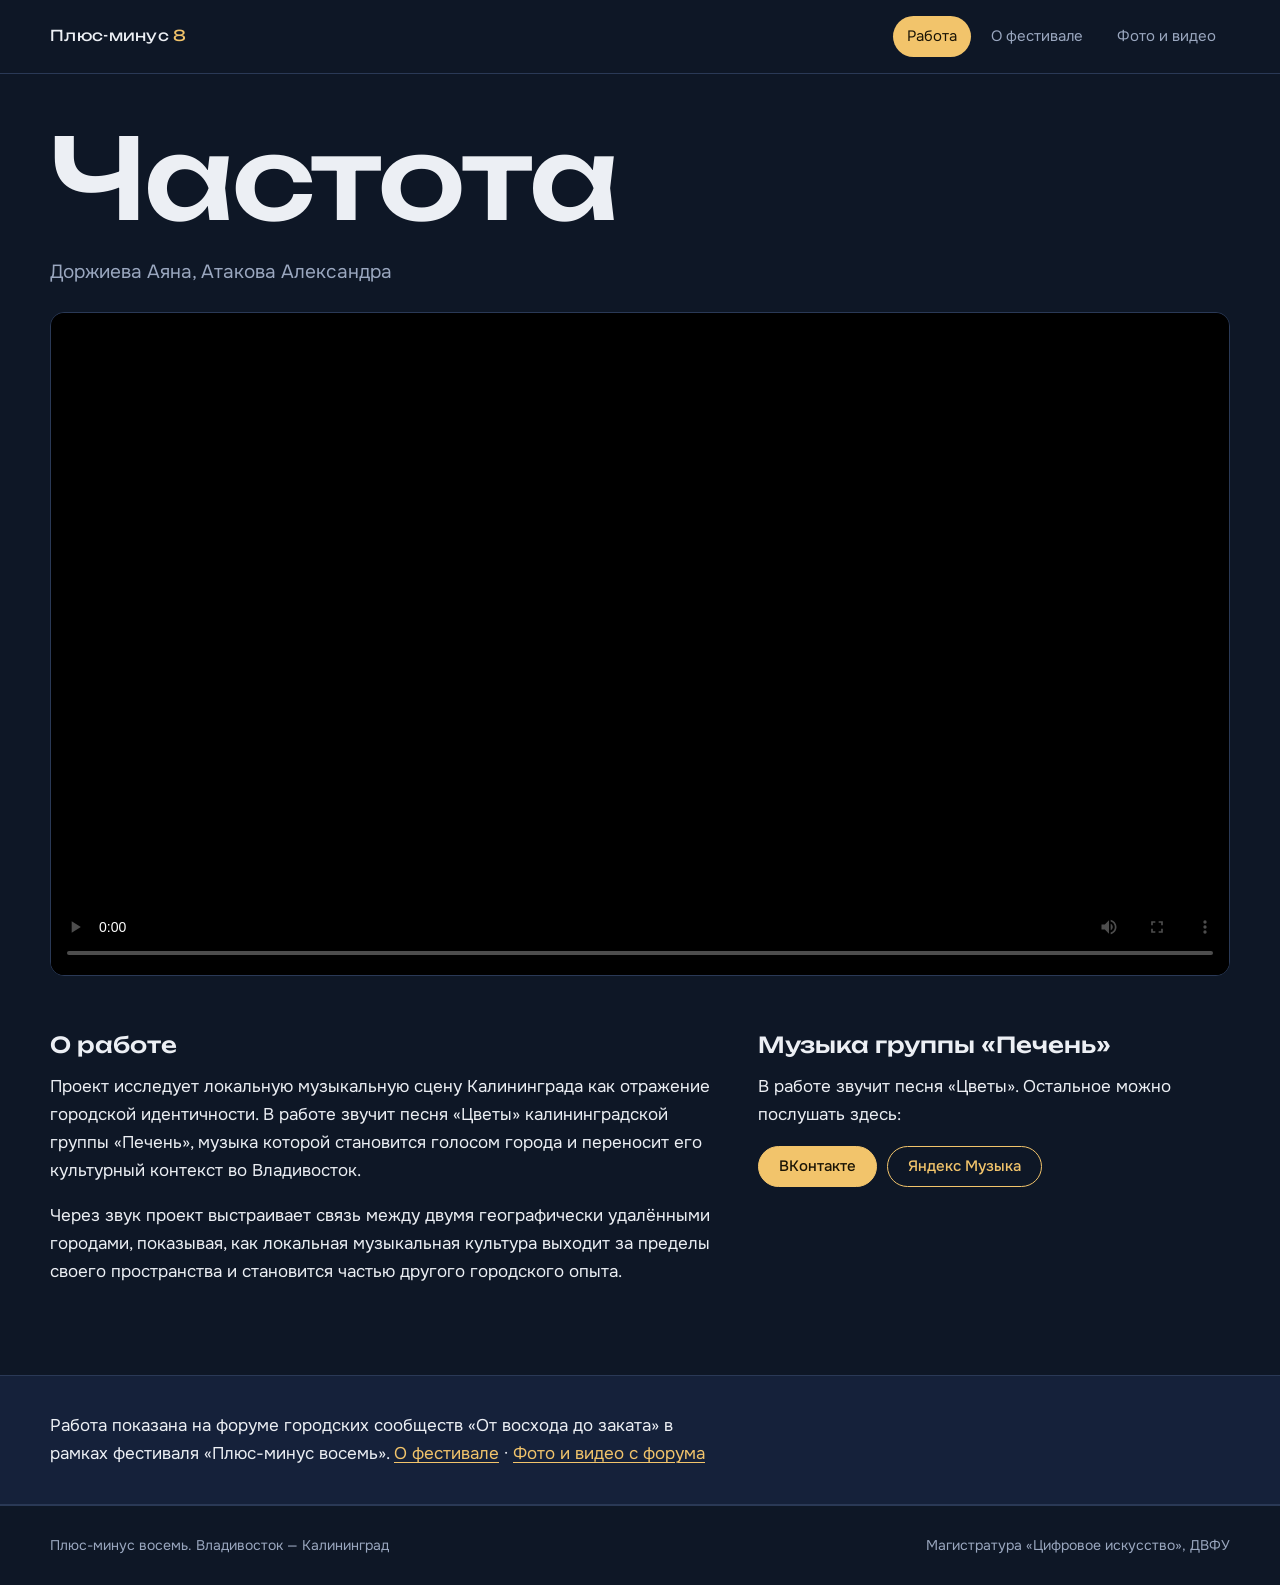
==== index.html @ 7358aeea "Add files via upload" ====
<!DOCTYPE html>
<html lang="ru">
<head>
<meta charset="utf-8">
<meta name="viewport" content="width=device-width, initial-scale=1, viewport-fit=cover">
<title>Частота — Плюс-минус восемь</title>
<meta name="theme-color" content="#0e1726">
<meta name="description" content="«Частота» — работа магистрантов «Цифрового искусства» ДВФУ для фестиваля «Плюс-минус восемь. Владивосток — Калининград».">
<link rel="preconnect" href="https://fonts.googleapis.com"><link rel="preconnect" href="https://fonts.gstatic.com" crossorigin><link href="https://fonts.googleapis.com/css2?family=Onest:wght@400;500&family=Unbounded:wght@500&display=swap&subset=cyrillic" rel="stylesheet"><link rel="stylesheet" href="css/style.css">
</head>
<body>
<header class="site-head"><div class="wrap">
<a class="logo" href="index.html">Плюс-минус <span>8</span></a>
<nav aria-label="Основное меню">
<a href="index.html" aria-current="page">Работа</a>
<a href="about.html">О фестивале</a>
<a href="gallery.html">Фото и видео</a>
</nav></div></header>
<main>
<div class="wrap">
<section class="intro">
<h1>Частота</h1>
<p class="by">Доржиева Аяна, Атакова Александра</p>
</section>
<div class="player">
<video id="work" controls playsinline preload="metadata" poster="assets/video/poster.jpg">
<source src="assets/video/chastota.mp4" type="video/mp4">
Ваш браузер не поддерживает видео.
</video>
</div>
</div>
<div class="wrap cols">
<section>
<h2>О работе</h2>
<p>Проект исследует локальную музыкальную сцену Калининграда как отражение городской идентичности. В работе звучит песня «Цветы» калининградской группы «Печень», музыка которой становится голосом города и переносит его культурный контекст во Владивосток.</p>
<p>Через звук проект выстраивает связь между двумя географически удалёнными городами, показывая, как локальная музыкальная культура выходит за пределы своего пространства и становится частью другого городского опыта.</p>
</section>
<aside>
<h2>Музыка группы «Печень»</h2>
<p>В работе звучит песня «Цветы». Остальное можно послушать здесь:</p>
<div class="links">
<a class="btn solid" href="https://vk.ru/pechenmusic" target="_blank" rel="noopener">ВКонтакте</a>
<a class="btn" href="https://music.yandex.ru/artist/7927866?utm_source=web&amp;utm_medium=copy_link" target="_blank" rel="noopener">Яндекс Музыка</a>
</div>
</aside>
</div>
<div class="band"><div class="wrap" style="padding:36px 0">
<p style="margin:0;max-width:62ch">Работа показана на форуме городских сообществ «От восхода до заката» в рамках фестиваля «Плюс-минус восемь». <a href="about.html">О фестивале</a> · <a href="gallery.html">Фото и видео с форума</a></p>
</div></div>
</main>
<footer><div class="wrap"><span>Плюс-минус восемь. Владивосток — Калининград</span><span>Магистратура «Цифровое искусство», ДВФУ</span></div></footer>
</body></html>
---- css/style.css ----
:root{
  --bg:#0e1726; --bg2:#15213a; --line:#2a3956; --text:#eceff4; --muted:#9aa7bf;
  --sun:#f2c46b; --sea:#6fa8c9;
  --safe-t:env(safe-area-inset-top,0px); --safe-b:env(safe-area-inset-bottom,0px);
}
*{box-sizing:border-box}
html{-webkit-text-size-adjust:100%}
body{margin:0;background:var(--bg);color:var(--text);font:400 17px/1.65 "Onest",system-ui,sans-serif;
  padding-top:var(--safe-t);padding-bottom:var(--safe-b)}
img,video{max-width:100%;display:block}
a{color:var(--sun);text-decoration-thickness:1px;text-underline-offset:3px}
a:hover{color:#fff}
:focus-visible{outline:2px solid var(--sun);outline-offset:3px}
h1,h2,h3{font-family:"Unbounded","Onest",sans-serif;font-weight:500;line-height:1.15;margin:0}
.wrap{width:min(1180px,100% - 40px);margin-inline:auto}

/* шапка */
.site-head{border-bottom:1px solid var(--line)}
.site-head .wrap{display:flex;flex-wrap:wrap;justify-content:space-between;align-items:center;gap:8px 24px;padding:16px 0}
.logo{font-family:"Unbounded",sans-serif;font-size:15px;color:var(--text);text-decoration:none;letter-spacing:.02em}
.logo span{color:var(--sun)}
nav{display:flex;gap:6px;flex-wrap:wrap}
nav a{color:var(--muted);text-decoration:none;padding:8px 14px;border-radius:99px;font-size:15px}
nav a:hover{color:var(--text)}
nav a[aria-current="page"]{background:var(--sun);color:#1a1405}

/* главная */
.intro{padding:40px 0 24px}
.intro h1{font-size:clamp(40px,10vw,112px);letter-spacing:-.02em}
.intro .by{color:var(--muted);margin:14px 0 0;font-size:clamp(15px,2.4vw,19px)}
.player{background:#000;border-radius:14px;overflow:hidden;border:1px solid var(--line);aspect-ratio:16/9}
.player video{width:100%;height:100%;object-fit:contain;background:#000}
.player .empty{height:100%;display:grid;place-items:center;text-align:center;color:var(--muted);padding:20px}
.cols{display:grid;grid-template-columns:1.4fr 1fr;gap:48px;padding:56px 0 72px}
.cols h2{font-size:22px;margin-bottom:16px}
.cols p{margin:0 0 1em;max-width:62ch}
.band{background:var(--bg2);border-block:1px solid var(--line)}
.links{display:flex;flex-wrap:wrap;gap:10px;margin-top:8px}
.btn{display:inline-flex;align-items:center;gap:8px;padding:12px 20px;border-radius:99px;border:1px solid var(--sun);
  color:var(--sun);text-decoration:none;font:500 15px/1 "Onest",sans-serif;background:transparent;cursor:pointer}
.btn:hover{background:var(--sun);color:#1a1405}
.btn.solid{background:var(--sun);color:#1a1405}
.btn.solid:hover{background:#fff;border-color:#fff}
.btn[disabled]{opacity:.6;cursor:progress}

/* о фестивале */
.page{padding:48px 0 80px}
.page h1{font-size:clamp(30px,6vw,60px);margin-bottom:28px;letter-spacing:-.01em}
.page .lead{font-size:clamp(19px,2.6vw,24px);line-height:1.5;max-width:30em;margin:0 0 40px}
.prose{max-width:66ch}
.prose p{margin:0 0 1.1em}
.credits{margin:48px 0 0;border-top:1px solid var(--line)}
.credits div{display:grid;grid-template-columns:minmax(120px,220px) 1fr;gap:8px 24px;padding:14px 0;border-bottom:1px solid var(--line)}
.credits dt{color:var(--muted)}
.credits dd{margin:0}
.venue{margin-top:40px;color:var(--muted);font-size:15px;max-width:66ch}

/* галерея */
.bar{display:flex;flex-wrap:wrap;gap:16px;align-items:center;justify-content:space-between;margin-bottom:28px}
.bar p{margin:0;color:var(--muted)}
.grid{display:grid;grid-template-columns:repeat(auto-fill,minmax(260px,1fr));gap:12px}
.tile{position:relative;aspect-ratio:4/3;border:0;padding:0;background:var(--bg2);border-radius:10px;overflow:hidden;cursor:pointer;color:inherit}
.tile img,.tile video{width:100%;height:100%;object-fit:cover}
.tile:hover img,.tile:hover video{filter:brightness(1.12)}
.tile .badge{position:absolute;left:10px;bottom:10px;background:rgba(0,0,0,.65);padding:4px 10px;border-radius:99px;font-size:13px}
.note{padding:28px;border:1px dashed var(--line);border-radius:12px;color:var(--muted)}
.lb{position:fixed;inset:0;background:rgba(6,10,18,.96);z-index:50;display:none;flex-direction:column;
  padding-top:var(--safe-t);padding-bottom:var(--safe-b)}
.lb.open{display:flex}
.lb-top{display:flex;justify-content:space-between;align-items:center;gap:12px;padding:12px 16px}
.lb-top .count{color:var(--muted);font-size:15px}
.lb-top .acts{display:flex;gap:8px}
.lb-stage{flex:1;min-height:0;display:flex;align-items:center;justify-content:center;padding:0 56px;position:relative}
.lb-stage img,.lb-stage video{max-width:100%;max-height:100%;object-fit:contain;border-radius:6px}
.arrow{position:absolute;top:50%;transform:translateY(-50%);width:44px;height:44px;border-radius:50%;border:1px solid var(--line);
  background:rgba(21,33,58,.85);color:var(--text);font-size:22px;cursor:pointer}
.arrow:hover{border-color:var(--sun);color:var(--sun)}
.arrow.prev{left:6px}.arrow.next{right:6px}
.lb-bottom{padding:12px 16px 16px;text-align:center;color:var(--muted);font-size:14px;word-break:break-all}

footer{border-top:1px solid var(--line);color:var(--muted);font-size:14px}
footer .wrap{padding:28px 0;display:flex;flex-wrap:wrap;gap:8px 32px;justify-content:space-between}

@media (max-width:760px){
  body{font-size:16px}
  .wrap{width:calc(100% - 28px)}
  .cols{grid-template-columns:1fr;gap:36px;padding:40px 0 56px}
  .credits div{grid-template-columns:1fr;gap:2px}
  .grid{grid-template-columns:repeat(2,1fr);gap:8px}
  .lb-stage{padding:0 8px}
  .arrow{width:40px;height:40px;top:auto;bottom:8px;transform:none;z-index:2}
  .arrow.prev{left:12px}.arrow.next{right:12px}
  .player{border-radius:10px}
  .site-head .wrap{padding:12px 0}
}
@media (prefers-reduced-motion:reduce){*{transition:none!important;animation:none!important}}
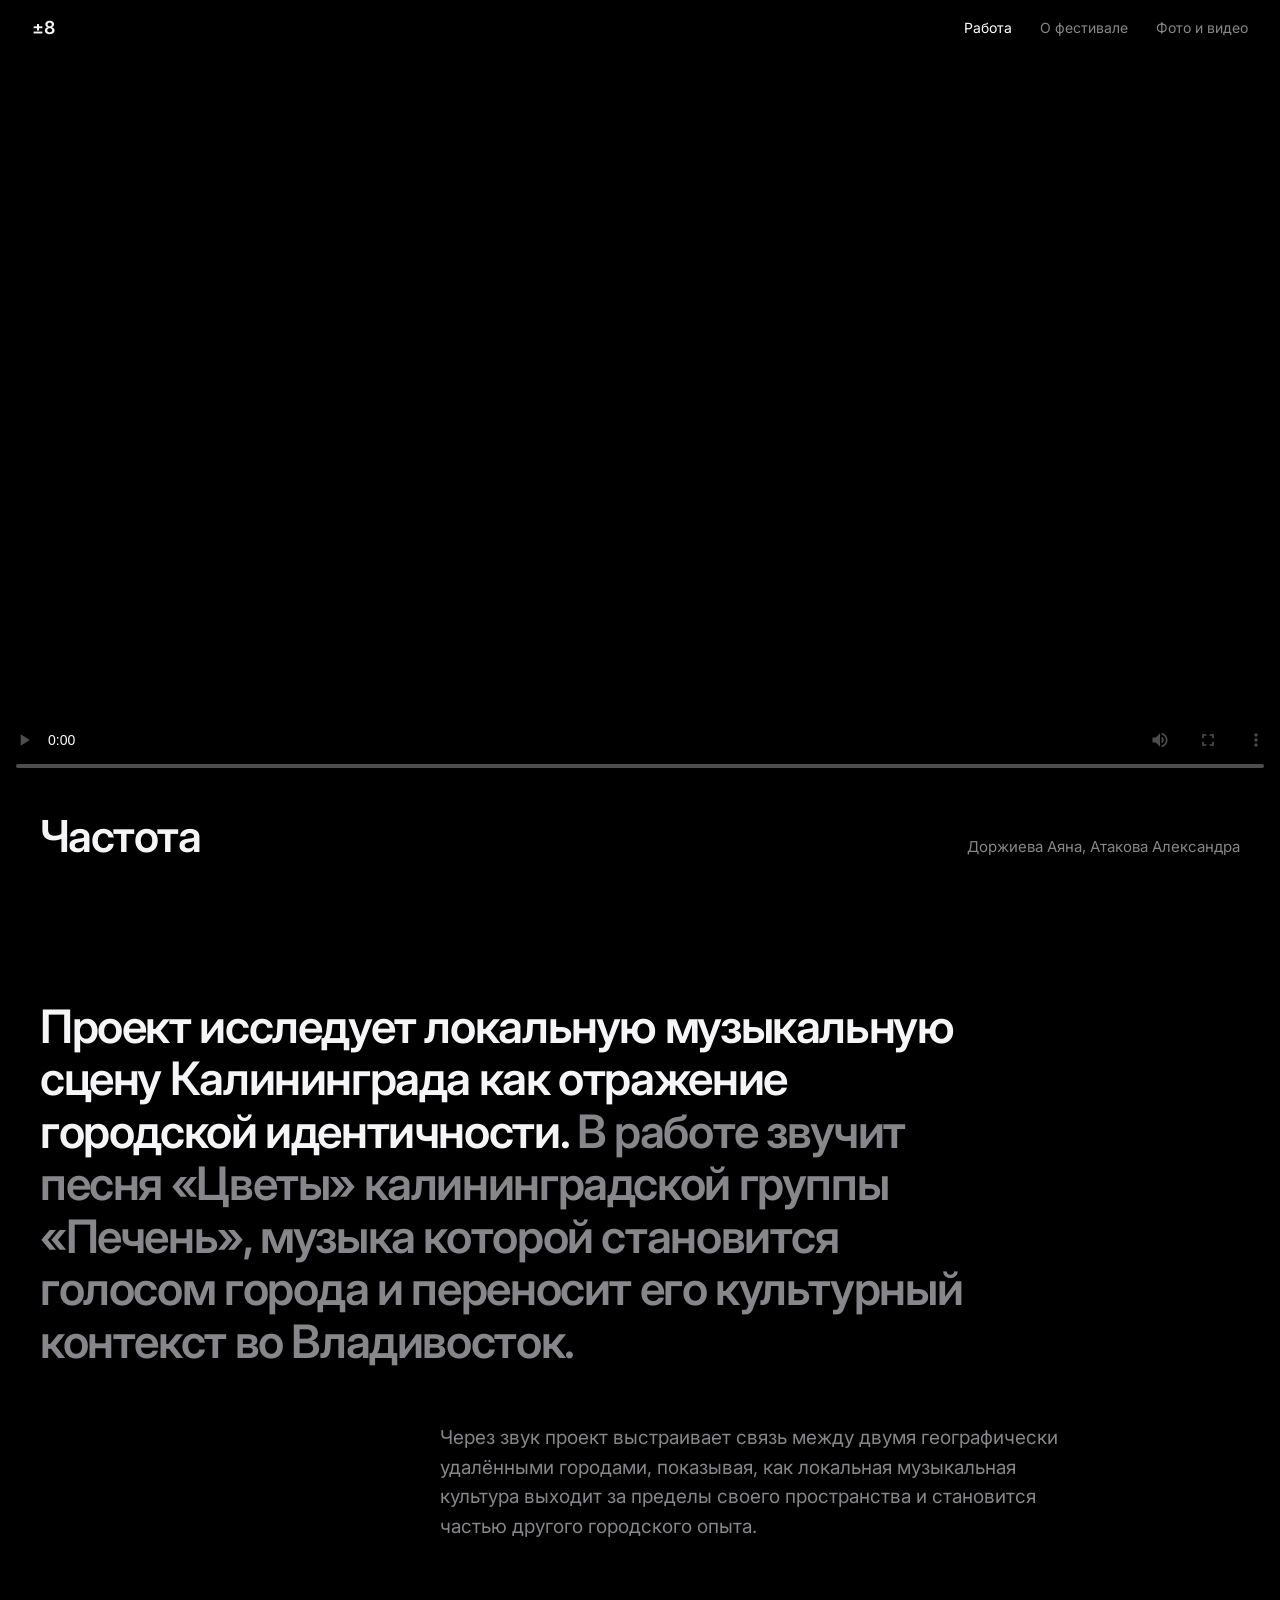
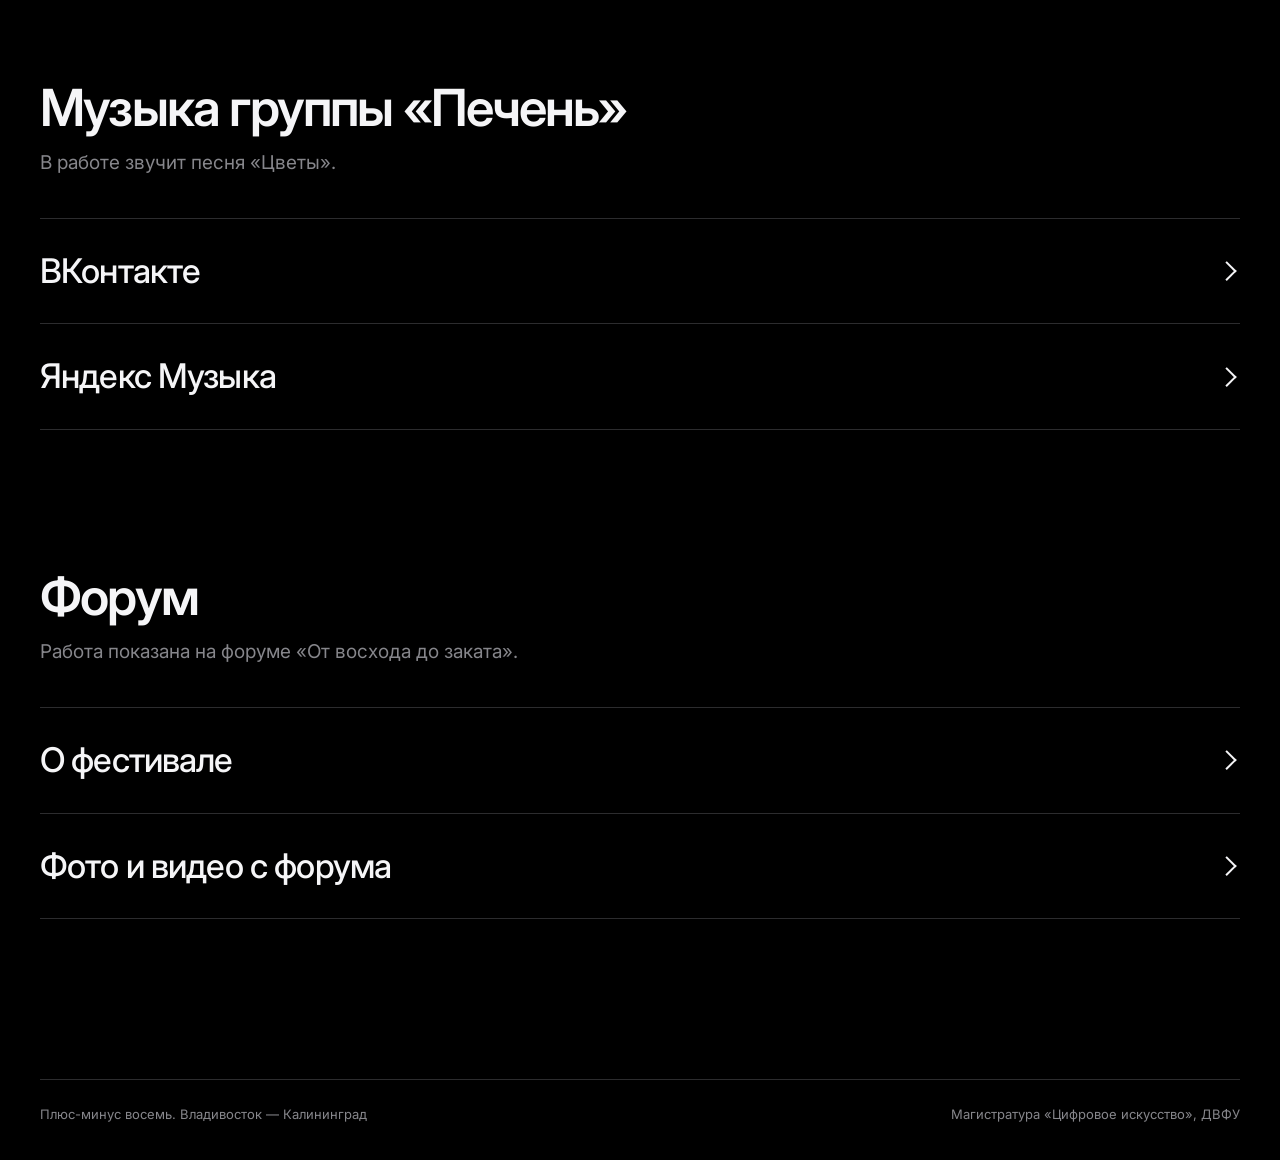
==== commit 52fe7a0f: "Update theme color and improve content structure" ====
--- a/index.html
+++ b/index.html
@@ -4,49 +4,54 @@
 <meta charset="utf-8">
 <meta name="viewport" content="width=device-width, initial-scale=1, viewport-fit=cover">
 <title>Частота — Плюс-минус восемь</title>
-<meta name="theme-color" content="#0e1726">
+<meta name="theme-color" content="#000000">
 <meta name="description" content="«Частота» — работа магистрантов «Цифрового искусства» ДВФУ для фестиваля «Плюс-минус восемь. Владивосток — Калининград».">
-<link rel="preconnect" href="https://fonts.googleapis.com"><link rel="preconnect" href="https://fonts.gstatic.com" crossorigin><link href="https://fonts.googleapis.com/css2?family=Onest:wght@400;500&family=Unbounded:wght@500&display=swap&subset=cyrillic" rel="stylesheet"><link rel="stylesheet" href="css/style.css">
+<link rel="preconnect" href="https://fonts.googleapis.com"><link rel="preconnect" href="https://fonts.gstatic.com" crossorigin><link href="https://fonts.googleapis.com/css2?family=Inter:wght@400;500;600&subset=cyrillic&display=swap" rel="stylesheet"><link rel="stylesheet" href="css/style.css">
 </head>
 <body>
 <header class="site-head"><div class="wrap">
-<a class="logo" href="index.html">Плюс-минус <span>8</span></a>
+<a class="logo" href="index.html" aria-label="Плюс-минус восемь">±8</a>
 <nav aria-label="Основное меню">
 <a href="index.html" aria-current="page">Работа</a>
 <a href="about.html">О фестивале</a>
 <a href="gallery.html">Фото и видео</a>
 </nav></div></header>
 <main>
-<div class="wrap">
-<section class="intro">
-<h1>Частота</h1>
-<p class="by">Доржиева Аяна, Атакова Александра</p>
-</section>
-<div class="player">
+<div class="stage">
 <video id="work" controls playsinline preload="metadata" poster="assets/video/poster.jpg">
 <source src="assets/video/chastota.mp4" type="video/mp4">
 Ваш браузер не поддерживает видео.
 </video>
 </div>
+<div class="wrap">
+<div class="cap">
+<h1>Частота</h1>
+<p>Доржиева Аяна, Атакова Александра</p>
 </div>
-<div class="wrap cols">
-<section>
-<h2>О работе</h2>
-<p>Проект исследует локальную музыкальную сцену Калининграда как отражение городской идентичности. В работе звучит песня «Цветы» калининградской группы «Печень», музыка которой становится голосом города и переносит его культурный контекст во Владивосток.</p>
-<p>Через звук проект выстраивает связь между двумя географически удалёнными городами, показывая, как локальная музыкальная культура выходит за пределы своего пространства и становится частью другого городского опыта.</p>
+
+<section class="section">
+<p class="big">Проект исследует локальную музыкальную сцену Калининграда как отражение городской идентичности. <span class="dim">В работе звучит песня «Цветы» калининградской группы «Печень», музыка которой становится голосом города и переносит его культурный контекст во Владивосток.</span></p>
+<div class="offset"><p>Через звук проект выстраивает связь между двумя географически удалёнными городами, показывая, как локальная музыкальная культура выходит за пределы своего пространства и становится частью другого городского опыта.</p></div>
 </section>
-<aside>
-<h2>Музыка группы «Печень»</h2>
-<p>В работе звучит песня «Цветы». Остальное можно послушать здесь:</p>
-<div class="links">
-<a class="btn solid" href="https://vk.ru/pechenmusic" target="_blank" rel="noopener">ВКонтакте</a>
-<a class="btn" href="https://music.yandex.ru/artist/7927866?utm_source=web&amp;utm_medium=copy_link" target="_blank" rel="noopener">Яндекс Музыка</a>
+
+<section class="section">
+<h2 class="h2">Музыка группы «Печень»</h2>
+<p class="sub">В работе звучит песня «Цветы».</p>
+<div class="rows">
+<a href="https://vk.ru/pechenmusic" target="_blank" rel="noopener">ВКонтакте</a>
+<a href="https://music.yandex.ru/artist/7927866?utm_source=web&amp;utm_medium=copy_link" target="_blank" rel="noopener">Яндекс Музыка</a>
 </div>
-</aside>
+</section>
+
+<section class="section">
+<h2 class="h2">Форум</h2>
+<p class="sub">Работа показана на форуме «От восхода до заката».</p>
+<div class="rows">
+<a href="about.html">О фестивале</a>
+<a href="gallery.html">Фото и видео с форума</a>
 </div>
-<div class="band"><div class="wrap" style="padding:36px 0">
-<p style="margin:0;max-width:62ch">Работа показана на форуме городских сообществ «От восхода до заката» в рамках фестиваля «Плюс-минус восемь». <a href="about.html">О фестивале</a> · <a href="gallery.html">Фото и видео с форума</a></p>
-</div></div>
+</section>
+</div>
 </main>
 <footer><div class="wrap"><span>Плюс-минус восемь. Владивосток — Калининград</span><span>Магистратура «Цифровое искусство», ДВФУ</span></div></footer>
 </body></html>
--- a/css/style.css
+++ b/css/style.css
@@ -1,96 +1,113 @@
 :root{
-  --bg:#0e1726; --bg2:#15213a; --line:#2a3956; --text:#eceff4; --muted:#9aa7bf;
-  --sun:#f2c46b; --sea:#6fa8c9;
-  --safe-t:env(safe-area-inset-top,0px); --safe-b:env(safe-area-inset-bottom,0px);
+  --bg:#000; --text:#f5f5f7; --dim:#86868b; --line:#2c2c2e; --panel:#161618;
+  --h:56px; --safe-t:env(safe-area-inset-top,0px); --safe-b:env(safe-area-inset-bottom,0px);
 }
 *{box-sizing:border-box}
 html{-webkit-text-size-adjust:100%}
-body{margin:0;background:var(--bg);color:var(--text);font:400 17px/1.65 "Onest",system-ui,sans-serif;
-  padding-top:var(--safe-t);padding-bottom:var(--safe-b)}
+body{margin:0;background:var(--bg);color:var(--text);padding-bottom:var(--safe-b);
+  font:400 17px/1.55 "Inter",-apple-system,BlinkMacSystemFont,"SF Pro Text","Segoe UI",Roboto,Arial,sans-serif;
+  -webkit-font-smoothing:antialiased;text-rendering:optimizeLegibility}
 img,video{max-width:100%;display:block}
-a{color:var(--sun);text-decoration-thickness:1px;text-underline-offset:3px}
-a:hover{color:#fff}
-:focus-visible{outline:2px solid var(--sun);outline-offset:3px}
-h1,h2,h3{font-family:"Unbounded","Onest",sans-serif;font-weight:500;line-height:1.15;margin:0}
-.wrap{width:min(1180px,100% - 40px);margin-inline:auto}
+a{color:inherit;text-decoration:none}
+:focus-visible{outline:2px solid #fff;outline-offset:4px}
+h1,h2,p,dl,dd{margin:0}
+h1,h2{font-weight:600;letter-spacing:-.035em;line-height:1.04}
+.wrap{width:min(1200px,100% - 64px);margin-inline:auto}
 
 /* шапка */
-.site-head{border-bottom:1px solid var(--line)}
-.site-head .wrap{display:flex;flex-wrap:wrap;justify-content:space-between;align-items:center;gap:8px 24px;padding:16px 0}
-.logo{font-family:"Unbounded",sans-serif;font-size:15px;color:var(--text);text-decoration:none;letter-spacing:.02em}
-.logo span{color:var(--sun)}
-nav{display:flex;gap:6px;flex-wrap:wrap}
-nav a{color:var(--muted);text-decoration:none;padding:8px 14px;border-radius:99px;font-size:15px}
-nav a:hover{color:var(--text)}
-nav a[aria-current="page"]{background:var(--sun);color:#1a1405}
+.site-head{position:sticky;top:0;z-index:30;padding-top:var(--safe-t);background:rgba(0,0,0,.78);
+  -webkit-backdrop-filter:saturate(180%) blur(20px);backdrop-filter:saturate(180%) blur(20px)}
+.site-head .wrap{width:min(1400px,100% - 64px);height:var(--h);display:flex;align-items:center;justify-content:space-between;gap:16px}
+.logo{font-weight:600;font-size:18px;letter-spacing:-.02em}
+nav{display:flex;gap:28px}
+nav a{font-size:14px;color:var(--dim);transition:color .2s}
+nav a:hover,nav a[aria-current="page"]{color:#fff}
 
-/* главная */
-.intro{padding:40px 0 24px}
-.intro h1{font-size:clamp(40px,10vw,112px);letter-spacing:-.02em}
-.intro .by{color:var(--muted);margin:14px 0 0;font-size:clamp(15px,2.4vw,19px)}
-.player{background:#000;border-radius:14px;overflow:hidden;border:1px solid var(--line);aspect-ratio:16/9}
-.player video{width:100%;height:100%;object-fit:contain;background:#000}
-.player .empty{height:100%;display:grid;place-items:center;text-align:center;color:var(--muted);padding:20px}
-.cols{display:grid;grid-template-columns:1.4fr 1fr;gap:48px;padding:56px 0 72px}
-.cols h2{font-size:22px;margin-bottom:16px}
-.cols p{margin:0 0 1em;max-width:62ch}
-.band{background:var(--bg2);border-block:1px solid var(--line)}
-.links{display:flex;flex-wrap:wrap;gap:10px;margin-top:8px}
-.btn{display:inline-flex;align-items:center;gap:8px;padding:12px 20px;border-radius:99px;border:1px solid var(--sun);
-  color:var(--sun);text-decoration:none;font:500 15px/1 "Onest",sans-serif;background:transparent;cursor:pointer}
-.btn:hover{background:var(--sun);color:#1a1405}
-.btn.solid{background:var(--sun);color:#1a1405}
-.btn.solid:hover{background:#fff;border-color:#fff}
-.btn[disabled]{opacity:.6;cursor:progress}
+/* кнопки */
+.btn{display:inline-flex;align-items:center;justify-content:center;height:44px;padding:0 22px;border-radius:99px;border:1px solid #fff;
+  background:#fff;color:#000;font:500 15px/1 "Inter",-apple-system,"Segoe UI",Roboto,sans-serif;cursor:pointer;transition:opacity .2s}
+.btn:hover{opacity:.82}
+.btn.ghost{background:transparent;color:#fff;border-color:#48484a}
+.btn[disabled]{opacity:.5;cursor:progress}
+
+/* главная: видео */
+.stage{height:calc(100vh - var(--h) - var(--safe-t) - 112px);height:calc(100svh - var(--h) - var(--safe-t) - 112px);min-height:300px;background:#000}
+.stage video{width:100%;height:100%;object-fit:contain;background:#000}
+.cap{display:flex;justify-content:space-between;align-items:baseline;flex-wrap:wrap;gap:6px 32px;padding:26px 0 0}
+.cap h1{font-size:clamp(28px,3.6vw,44px)}
+.cap p{color:var(--dim);font-size:15px}
+
+/* крупный текст */
+.section{padding:140px 0 0}
+.big{font-size:clamp(24px,3.6vw,48px);line-height:1.14;font-weight:600;letter-spacing:-.03em;max-width:21em}
+.big .dim,.dim{color:var(--dim)}
+.offset{margin-left:33.333%;max-width:34em;margin-top:56px;font-size:19px;color:var(--dim)}
+.offset p+p{margin-top:1em}
+
+/* строки-ссылки */
+.rows{margin-top:40px;border-bottom:1px solid var(--line)}
+.rows a{display:flex;justify-content:space-between;align-items:center;gap:16px;padding:26px 0;border-top:1px solid var(--line);
+  font-size:clamp(22px,2.8vw,34px);font-weight:500;letter-spacing:-.025em;transition:color .2s}
+.rows a::after{content:"";flex:none;width:.34em;height:.34em;border-top:2px solid currentColor;border-right:2px solid currentColor;transform:rotate(45deg);margin-right:.2em;transition:transform .25s}
+.rows a:hover{color:var(--dim)}
+.rows a:hover::after{transform:translateX(6px) rotate(45deg)}
+.h2{font-size:clamp(28px,4vw,52px)}
+.sub{color:var(--dim);margin-top:14px;font-size:19px}
 
 /* о фестивале */
-.page{padding:48px 0 80px}
-.page h1{font-size:clamp(30px,6vw,60px);margin-bottom:28px;letter-spacing:-.01em}
-.page .lead{font-size:clamp(19px,2.6vw,24px);line-height:1.5;max-width:30em;margin:0 0 40px}
-.prose{max-width:66ch}
-.prose p{margin:0 0 1.1em}
-.credits{margin:48px 0 0;border-top:1px solid var(--line)}
-.credits div{display:grid;grid-template-columns:minmax(120px,220px) 1fr;gap:8px 24px;padding:14px 0;border-bottom:1px solid var(--line)}
-.credits dt{color:var(--muted)}
-.credits dd{margin:0}
-.venue{margin-top:40px;color:var(--muted);font-size:15px;max-width:66ch}
+.page{padding:120px 0 0}
+.title{font-size:clamp(44px,9vw,132px);letter-spacing:-.045em;line-height:.96}
+.title .dim{display:block}
+.lead{margin-top:120px}
+.credits{margin-top:120px;border-bottom:1px solid var(--line)}
+.credits div{display:grid;grid-template-columns:33.333% 1fr;gap:8px 24px;padding:22px 0;border-top:1px solid var(--line)}
+.credits dt{color:var(--dim)}
+.credits dd{font-weight:500}
+.venue{margin-top:48px;color:var(--dim);font-size:15px;max-width:44em}
 
 /* галерея */
-.bar{display:flex;flex-wrap:wrap;gap:16px;align-items:center;justify-content:space-between;margin-bottom:28px}
-.bar p{margin:0;color:var(--muted)}
-.grid{display:grid;grid-template-columns:repeat(auto-fill,minmax(260px,1fr));gap:12px}
-.tile{position:relative;aspect-ratio:4/3;border:0;padding:0;background:var(--bg2);border-radius:10px;overflow:hidden;cursor:pointer;color:inherit}
-.tile img,.tile video{width:100%;height:100%;object-fit:cover}
-.tile:hover img,.tile:hover video{filter:brightness(1.12)}
-.tile .badge{position:absolute;left:10px;bottom:10px;background:rgba(0,0,0,.65);padding:4px 10px;border-radius:99px;font-size:13px}
-.note{padding:28px;border:1px dashed var(--line);border-radius:12px;color:var(--muted)}
-.lb{position:fixed;inset:0;background:rgba(6,10,18,.96);z-index:50;display:none;flex-direction:column;
-  padding-top:var(--safe-t);padding-bottom:var(--safe-b)}
+.bar{display:flex;justify-content:space-between;align-items:center;flex-wrap:wrap;gap:16px;margin:56px 0 32px}
+.bar p{color:var(--dim)}
+.grid{display:grid;grid-template-columns:repeat(auto-fill,minmax(280px,1fr));gap:6px}
+.tile{position:relative;aspect-ratio:4/3;padding:0;border:0;background:var(--panel);border-radius:10px;overflow:hidden;cursor:pointer;color:inherit}
+.tile img,.tile video{width:100%;height:100%;object-fit:cover;transition:opacity .25s}
+.tile:hover img,.tile:hover video{opacity:.82}
+.tile .badge{position:absolute;left:10px;bottom:10px;padding:5px 11px;border-radius:99px;background:rgba(0,0,0,.7);font-size:12px;font-weight:500}
+.note{padding:32px 0;color:var(--dim);border-top:1px solid var(--line)}
+.lb{position:fixed;inset:0;z-index:50;display:none;flex-direction:column;background:#000;padding-top:var(--safe-t);padding-bottom:var(--safe-b)}
 .lb.open{display:flex}
-.lb-top{display:flex;justify-content:space-between;align-items:center;gap:12px;padding:12px 16px}
-.lb-top .count{color:var(--muted);font-size:15px}
+.lb-top{display:flex;justify-content:space-between;align-items:center;gap:12px;padding:12px 20px}
+.lb-top .count{color:var(--dim);font-size:14px}
 .lb-top .acts{display:flex;gap:8px}
-.lb-stage{flex:1;min-height:0;display:flex;align-items:center;justify-content:center;padding:0 56px;position:relative}
-.lb-stage img,.lb-stage video{max-width:100%;max-height:100%;object-fit:contain;border-radius:6px}
-.arrow{position:absolute;top:50%;transform:translateY(-50%);width:44px;height:44px;border-radius:50%;border:1px solid var(--line);
-  background:rgba(21,33,58,.85);color:var(--text);font-size:22px;cursor:pointer}
-.arrow:hover{border-color:var(--sun);color:var(--sun)}
-.arrow.prev{left:6px}.arrow.next{right:6px}
-.lb-bottom{padding:12px 16px 16px;text-align:center;color:var(--muted);font-size:14px;word-break:break-all}
+.lb-top .btn{height:38px;padding:0 18px;font-size:14px}
+.lb-stage{flex:1;min-height:0;display:flex;align-items:center;justify-content:center;padding:0 80px;position:relative}
+.lb-stage img,.lb-stage video{max-width:100%;max-height:100%;object-fit:contain;border-radius:8px}
+.arrow{position:absolute;top:50%;transform:translateY(-50%);width:48px;height:48px;border-radius:50%;border:0;background:#1c1c1e;color:#fff;font-size:24px;line-height:1;cursor:pointer;transition:background .2s}
+.arrow:hover{background:#3a3a3c}
+.arrow.prev{left:20px}.arrow.next{right:20px}
+.lb-bottom{padding:12px 20px 18px;text-align:center;color:var(--dim);font-size:13px;word-break:break-all}
 
-footer{border-top:1px solid var(--line);color:var(--muted);font-size:14px}
-footer .wrap{padding:28px 0;display:flex;flex-wrap:wrap;gap:8px 32px;justify-content:space-between}
+footer{margin-top:160px;color:var(--dim);font-size:13px}
+footer .wrap{padding:24px 0 36px;display:flex;flex-wrap:wrap;gap:6px 32px;justify-content:space-between;border-top:1px solid var(--line)}
 
 @media (max-width:760px){
   body{font-size:16px}
-  .wrap{width:calc(100% - 28px)}
-  .cols{grid-template-columns:1fr;gap:36px;padding:40px 0 56px}
-  .credits div{grid-template-columns:1fr;gap:2px}
-  .grid{grid-template-columns:repeat(2,1fr);gap:8px}
+  .wrap,.site-head .wrap{width:calc(100% - 36px)}
+  nav{gap:18px}
+  .stage{height:auto;aspect-ratio:16/9;min-height:0}
+  .cap{padding-top:20px}
+  .section{padding-top:88px}
+  .offset{margin-left:0;font-size:17px;margin-top:36px}
+  .rows a{padding:22px 0}
+  .page{padding-top:72px}
+  .lead,.credits{margin-top:72px}
+  .credits div{grid-template-columns:1fr;gap:2px;padding:18px 0}
+  .bar{margin:40px 0 24px}
+  .grid{grid-template-columns:repeat(2,1fr);gap:4px}
+  .tile{border-radius:8px}
   .lb-stage{padding:0 8px}
-  .arrow{width:40px;height:40px;top:auto;bottom:8px;transform:none;z-index:2}
-  .arrow.prev{left:12px}.arrow.next{right:12px}
-  .player{border-radius:10px}
-  .site-head .wrap{padding:12px 0}
+  .arrow{top:auto;bottom:8px;transform:none;z-index:2;width:44px;height:44px}
+  .arrow.prev{left:16px}.arrow.next{right:16px}
+  footer{margin-top:96px}
 }
-@media (prefers-reduced-motion:reduce){*{transition:none!important;animation:none!important}}
+@media (prefers-reduced-motion:reduce){*{transition:none!important}}
